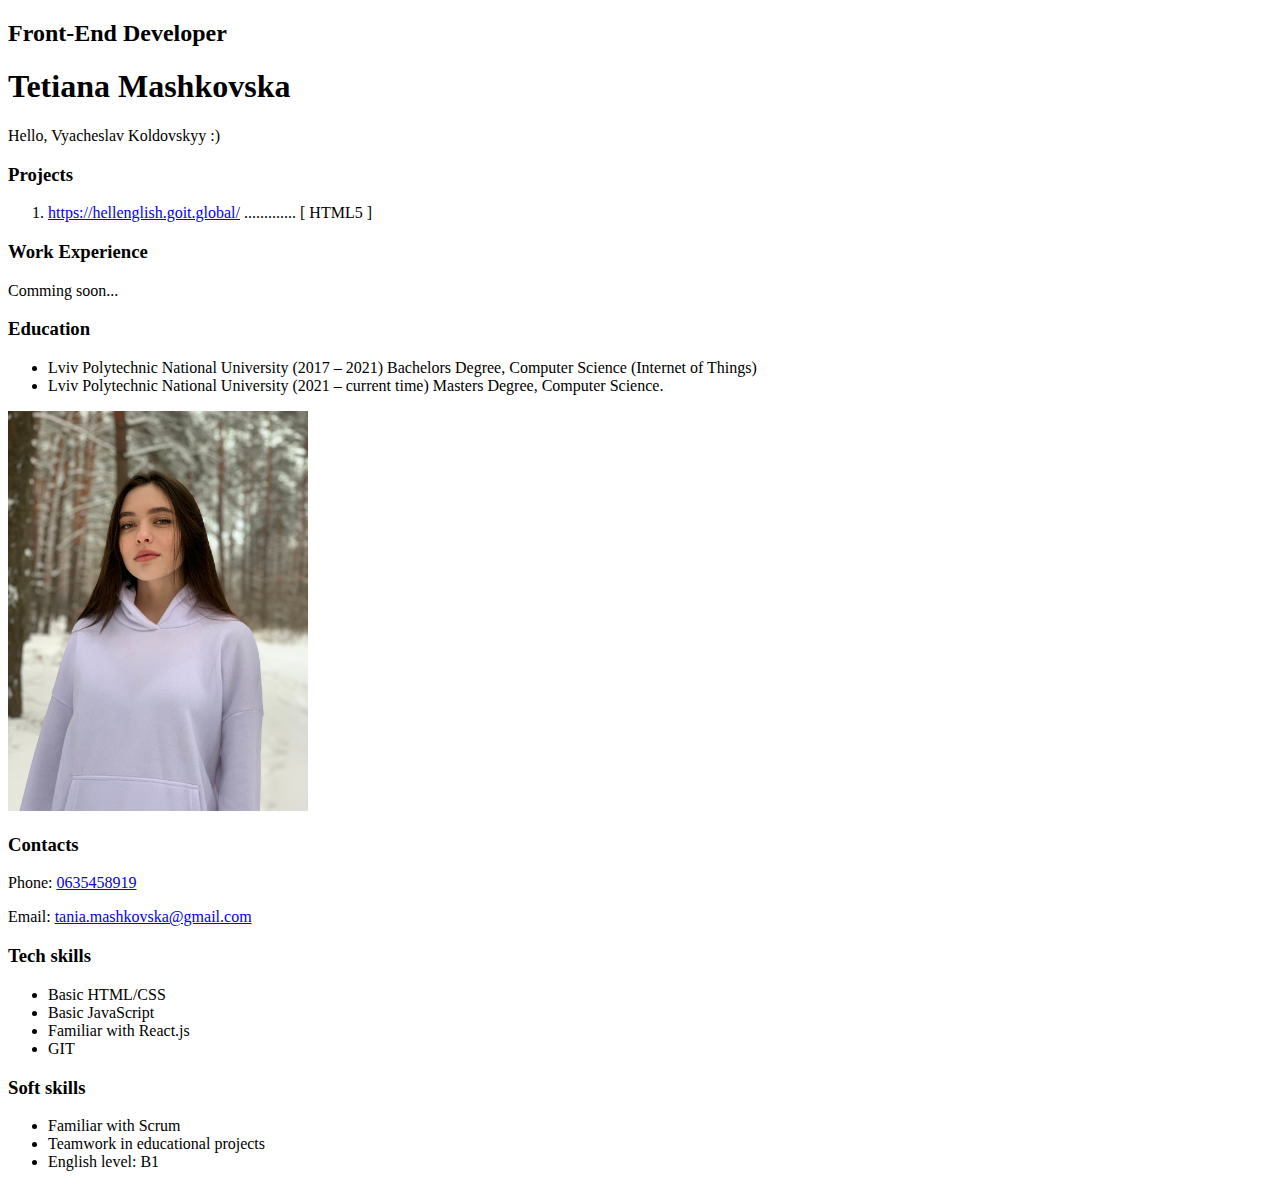
==== index.html @ b15c53e7 "first commit" ====
<!DOCTYPE html>
<html lang="en">
  <head>
    <meta charset="UTF-8" />
    <meta http-equiv="X-UA-Compatible" content="IE=edge" />
    <meta name="viewport" content="width=device-width, initial-scale=1.0" />
    <title>Document</title>
  </head>
  <body>
    <!--Main-->
    <div class="main-div">
      <div class="main-content-div">
        <div class="about-user">
          <h2>Front-End Developer</h2>
          <h1>Tetiana Mashkovska</h1>
          <p>Hello, Vyacheslav Koldovskyy :)</p>
        </div>
        <div class="user-projects">
          <h3>Projects</h3>
          <ol>
            <li>
              <a href="https://hellenglish.goit.global/"
                >https://hellenglish.goit.global/</a
              >
              ............. [ HTML5 ]
            </li>
          </ol>
        </div>
        <div class="work-experience">
          <h3>Work Experience</h3>
          <span>Comming soon...</span>
        </div>
        <div class="education">
          <h3>Education</h3>
          <ul>
            <li>
              Lviv Polytechnic National University (2017 – 2021) Bachelors
              Degree, Computer Science (Internet of Things)
            </li>
            <li>
              Lviv Polytechnic National University (2021 – current time) Masters
              Degree, Computer Science.
            </li>
          </ul>
        </div>
      </div>
      <aside class="sidebar">
        <img width="300" src="img/Tania.jpg" alt="user-photo" />
        <div class="user-contacts">
          <h3>Contacts</h3>
          <div class="contacts-info">
            <p>Phone: <a href="tel:0635458919">0635458919</a></p>

            <p>
              Email:
              <a href="mailto:tania.mashkovska@gmail.com"
                >tania.mashkovska@gmail.com</a
              >
            </p>
          </div>
        </div>
        <div class="tech-skills">
          <h3>Tech skills</h3>
          <ul>
            <li>Basic HTML/CSS</li>
            <li>Basic JavaScript</li>
            <li>Familiar with React.js</li>
            <li>GIT</li>
          </ul>
        </div>
        <div class="soft-skills">
          <h3>Soft skills</h3>
          <ul>
            <li>Familiar with Scrum</li>
            <li>Teamwork in educational projects</li>
            <li>English level: B1</li>
          </ul>
        </div>
      </aside>
    </div>
  </body>
</html>
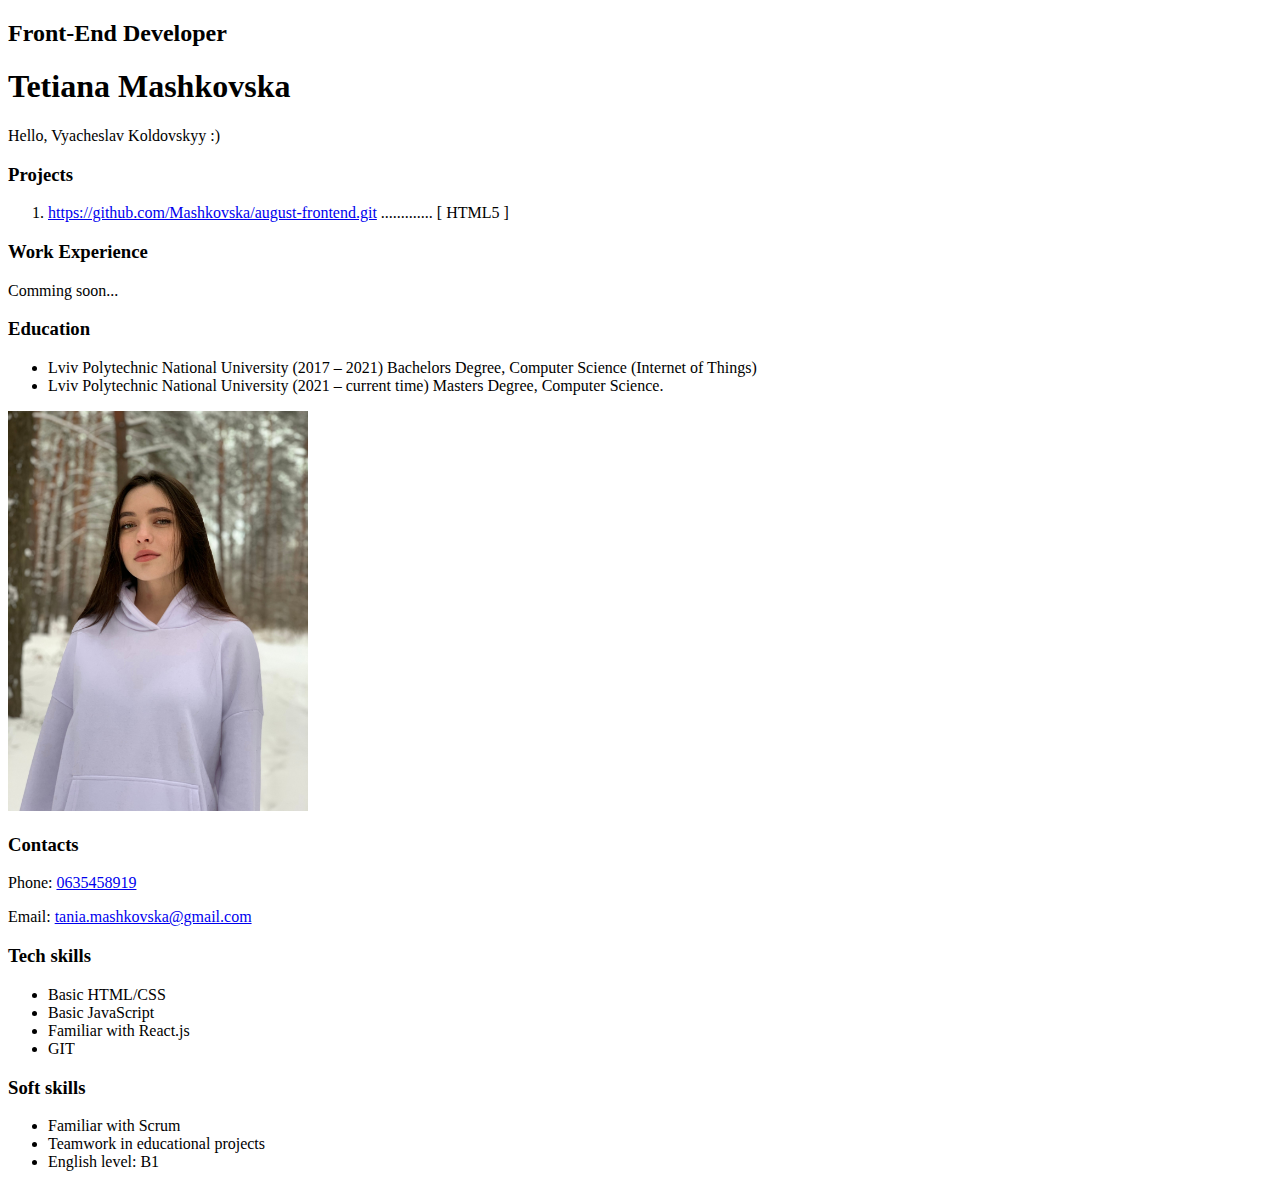
==== commit 3e1e6c25: "second commit" ====
--- a/index.html
+++ b/index.html
@@ -19,8 +19,8 @@
           <h3>Projects</h3>
           <ol>
             <li>
-              <a href="https://hellenglish.goit.global/"
-                >https://hellenglish.goit.global/</a
+              <a href="https://github.com/Mashkovska/august-frontend.git"
+                >https://github.com/Mashkovska/august-frontend.git</a
               >
               ............. [ HTML5 ]
             </li>
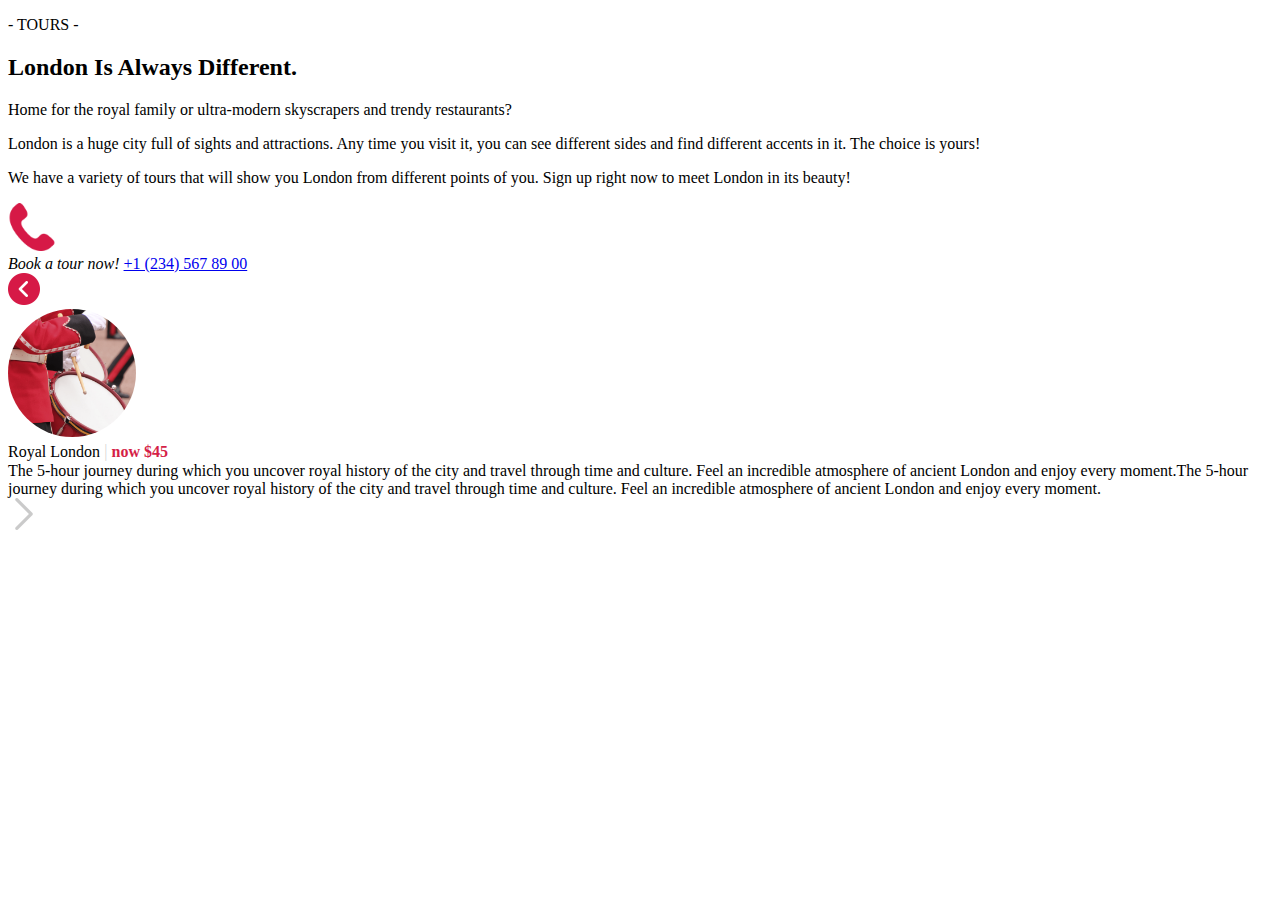
==== commit bc40007f: "first-commit-london" ====
--- a/index.html
+++ b/index.html
@@ -7,76 +7,84 @@
     <title>Document</title>
   </head>
   <body>
-    <!--Main-->
-    <div class="main-div">
-      <div class="main-content-div">
-        <div class="about-user">
-          <h2>Front-End Developer</h2>
-          <h1>Tetiana Mashkovska</h1>
-          <p>Hello, Vyacheslav Koldovskyy :)</p>
+    <section class="section__tours">
+      <div class="tours__about-london">
+        <div class="tours__info-block">
+          <p class="tours__section-name">- TOURS -</p>
+          <div class="tours__info-text-block">
+            <h2 class="tours__topic-name">London Is Always Different.</h2>
+            <p class="about-london_question">
+              Home for the royal family or ultra-modern skyscrapers and trendy
+              restaurants?
+            </p>
+            <p class="tours__common-text">
+              London is a huge city full of sights and attractions. Any time you
+              visit it, you can see different sides and find different accents
+              in it. The choice is yours!
+            </p>
+            <p class="tours__common-text">
+              We have a variety of tours that will show you London from
+              different points of you. Sign up right now to meet London in its
+              beauty!
+            </p>
+          </div>
+          <div class="tours__info-calls-block">
+            <div class="tours__phone-icon">
+              <img
+                width="48"
+                src="img/tours-phone-icon.png"
+                alt="tours-phone-icon"
+              />
+            </div>
+            <div class="tours__info-phone-num-block">
+              <em class="tours__common-text">Book a tour now!</em>
+              <a href="tel:+1(234)5678900" class="tours__info-phone-num"
+                >+1 (234) 567 89 00</a
+              >
+            </div>
+          </div>
         </div>
-        <div class="user-projects">
-          <h3>Projects</h3>
-          <ol>
-            <li>
-              <a href="https://github.com/Mashkovska/august-frontend.git"
-                >https://github.com/Mashkovska/august-frontend.git</a
+        <div class="tours__restaurants-block">
+          <img
+            width="32"
+            src="img/tours-rest-previous.png"
+            alt="tours-previous"
+            class="restaurants__previous-arrow"
+          />
+          <div class="restaurants__royal-block">
+            <img
+              style="border-radius: 100%; width: 128px; height: 128px"
+              src="img/tours-royal-london.png"
+              alt="royal-london-img"
+              class="royal-img"
+            />
+            <div class="restaurants__royal-text-block">
+              <div class="royal__title-block">
+                <span class="royal__title">Royal London</span>
+                <span style="color: rgba(141, 141, 141, 0.36); font-size: 18px"
+                  >|</span
+                >
+                <span style="font-weight: bold; color: #d51f48">now $45</span>
+              </div>
+              <span class="tours__common-text"
+                >The 5-hour journey during which you uncover royal history of
+                the city and travel through time and culture. Feel an incredible
+                atmosphere of ancient London and enjoy every moment.The 5-hour
+                journey during which you uncover royal history of the city and
+                travel through time and culture. Feel an incredible atmosphere
+                of ancient London and enjoy every moment.</span
               >
-              ............. [ HTML5 ]
-            </li>
-          </ol>
-        </div>
-        <div class="work-experience">
-          <h3>Work Experience</h3>
-          <span>Comming soon...</span>
-        </div>
-        <div class="education">
-          <h3>Education</h3>
-          <ul>
-            <li>
-              Lviv Polytechnic National University (2017 – 2021) Bachelors
-              Degree, Computer Science (Internet of Things)
-            </li>
-            <li>
-              Lviv Polytechnic National University (2021 – current time) Masters
-              Degree, Computer Science.
-            </li>
-          </ul>
+            </div>
+            <img
+              width="32"
+              src="img/tours-next.png"
+              alt="tours-rest-next"
+              class="restaurants__next-arrow"
+            />
+          </div>
         </div>
       </div>
-      <aside class="sidebar">
-        <img width="300" src="img/Tania.jpg" alt="user-photo" />
-        <div class="user-contacts">
-          <h3>Contacts</h3>
-          <div class="contacts-info">
-            <p>Phone: <a href="tel:0635458919">0635458919</a></p>
-
-            <p>
-              Email:
-              <a href="mailto:tania.mashkovska@gmail.com"
-                >tania.mashkovska@gmail.com</a
-              >
-            </p>
-          </div>
-        </div>
-        <div class="tech-skills">
-          <h3>Tech skills</h3>
-          <ul>
-            <li>Basic HTML/CSS</li>
-            <li>Basic JavaScript</li>
-            <li>Familiar with React.js</li>
-            <li>GIT</li>
-          </ul>
-        </div>
-        <div class="soft-skills">
-          <h3>Soft skills</h3>
-          <ul>
-            <li>Familiar with Scrum</li>
-            <li>Teamwork in educational projects</li>
-            <li>English level: B1</li>
-          </ul>
-        </div>
-      </aside>
-    </div>
+      <div class="tours__gallery-block"></div>
+    </section>
   </body>
 </html>
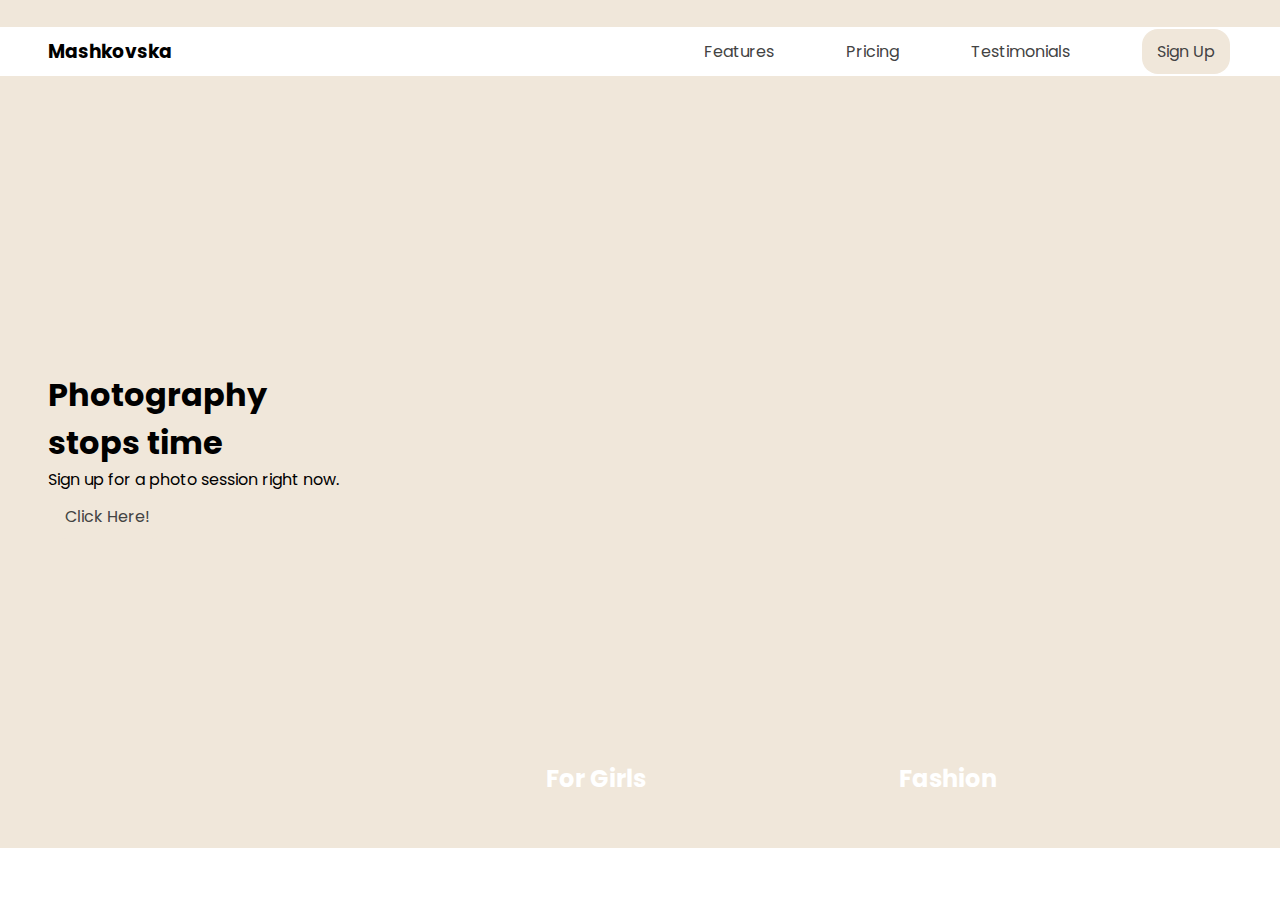
==== commit b733ed29: "Landing Page" ====
--- a/index.html
+++ b/index.html
@@ -4,87 +4,86 @@
     <meta charset="UTF-8" />
     <meta http-equiv="X-UA-Compatible" content="IE=edge" />
     <meta name="viewport" content="width=device-width, initial-scale=1.0" />
-    <title>Document</title>
+    <title>Mashkovska</title>
+    <link rel="stylesheet" href="index.css">
   </head>
   <body>
-    <section class="section__tours">
-      <div class="tours__about-london">
-        <div class="tours__info-block">
-          <p class="tours__section-name">- TOURS -</p>
-          <div class="tours__info-text-block">
-            <h2 class="tours__topic-name">London Is Always Different.</h2>
-            <p class="about-london_question">
-              Home for the royal family or ultra-modern skyscrapers and trendy
-              restaurants?
-            </p>
-            <p class="tours__common-text">
-              London is a huge city full of sights and attractions. Any time you
-              visit it, you can see different sides and find different accents
-              in it. The choice is yours!
-            </p>
-            <p class="tours__common-text">
-              We have a variety of tours that will show you London from
-              different points of you. Sign up right now to meet London in its
-              beauty!
-            </p>
-          </div>
-          <div class="tours__info-calls-block">
-            <div class="tours__phone-icon">
-              <img
-                width="48"
-                src="img/tours-phone-icon.png"
-                alt="tours-phone-icon"
-              />
+    <main>
+      <div class="big-wrapper">
+        <header>
+          <div class="container">
+            <div class="logo">
+              <h3>Mashkovska<h3>
             </div>
-            <div class="tours__info-phone-num-block">
-              <em class="tours__common-text">Book a tour now!</em>
-              <a href="tel:+1(234)5678900" class="tours__info-phone-num"
-                >+1 (234) 567 89 00</a
-              >
+            <div class="links">
+              <ul>
+                <li><a href="#">Features</a></li>
+                <li><a href="#">Pricing</a></li>
+                <li><a href="#">Testimonials</a></li>
+                <li><a href="#" class="btn">Sign up</a></li>
+              </ul>
             </div>
           </div>
+        </header>
+
+        <div class="show-case-area">
+          <div class="main-container">
+             <div class="left-part">
+            <div class="big-title">
+              <h1>Photography stops time</h1>
+            </div>
+            <p class="description">Sign up for a photo session right now.</p>
+          <div class="start-btn-container">
+            <a href="#" class="btn">Click here!</a>
+          </div>
+          </div>
+          <div class="right-part">
+        <div
+        class="slide"
+        style="
+          background-image: url('file:///D:/firstReactProject/august-frontend/img/boys/1.html');
+        "
+      >
+        <h3>Fashion</h3>
+      </div>
+      <div
+        class="slide"
+        style="
+          background-image: url('file:///D:/firstReactProject/august-frontend/img/wedding/3.html');
+        "
+      >
+        <h3>Wedding</h3>
+      </div>
+      <div
+        class="slide"
+        style="
+          background-image: url('file:///D:/firstReactProject/august-frontend/img/wedding/wedding-2.html');
+        "
+      >
+        <h3>Wedding</h3>
+      </div>
+      <div
+        class="slide active"
+        style="
+          background-image: url('file:///D:/firstReactProject/august-frontend/img/girls/2.html');
+        "
+      >
+        <h3>For Girls</h3>
+      </div>
+            <div
+        class="slide active"
+        style="
+          background-image: url('file:///D:/firstReactProject/august-frontend/img/girls/6.html');
+        "
+      >
+        <h3>Fashion</h3>
+      </div>
         </div>
-        <div class="tours__restaurants-block">
-          <img
-            width="32"
-            src="img/tours-rest-previous.png"
-            alt="tours-previous"
-            class="restaurants__previous-arrow"
-          />
-          <div class="restaurants__royal-block">
-            <img
-              style="border-radius: 100%; width: 128px; height: 128px"
-              src="img/tours-royal-london.png"
-              alt="royal-london-img"
-              class="royal-img"
-            />
-            <div class="restaurants__royal-text-block">
-              <div class="royal__title-block">
-                <span class="royal__title">Royal London</span>
-                <span style="color: rgba(141, 141, 141, 0.36); font-size: 18px"
-                  >|</span
-                >
-                <span style="font-weight: bold; color: #d51f48">now $45</span>
-              </div>
-              <span class="tours__common-text"
-                >The 5-hour journey during which you uncover royal history of
-                the city and travel through time and culture. Feel an incredible
-                atmosphere of ancient London and enjoy every moment.The 5-hour
-                journey during which you uncover royal history of the city and
-                travel through time and culture. Feel an incredible atmosphere
-                of ancient London and enjoy every moment.</span
-              >
-            </div>
-            <img
-              width="32"
-              src="img/tours-next.png"
-              alt="tours-rest-next"
-              class="restaurants__next-arrow"
-            />
           </div>
-        </div>
+         
+        <div class="bottom-area"></div>
       </div>
-      <div class="tours__gallery-block"></div>
-    </section>
+    </main>
+    <script src="index.js"></script>
   </body>
 </html>
--- a/index.css
+++ b/index.css
@@ -0,0 +1,142 @@
+@import url('https://fonts.googleapis.com/css2?family=Poppins:wght@200;400;500&display=swap');
+
+:root {
+    --mainColor: rgb(0, 0, 0);
+    --hoverColor:rgb(154, 152, 141);
+    --backgroundColor: rgb(240, 231, 218);
+    --darkOne: rgb(35, 35, 35);
+    --darkTwo: rgb(67, 67, 67);
+    --lightOne: #e4e4e4;
+    --lightTwo: rgb(255, 255, 255);
+}
+*, *::before, *::after {
+    padding: 0;
+    margin: 0;
+    box-sizing: border-box;
+}
+
+body {
+    font-family: "Poppins", sans-serif;
+}
+
+img {
+    width: 100%;
+}
+
+a {
+    text-decoration: none;
+}
+
+.big-wrapper {
+    padding: 1.7rem 0 2rem;
+    width: 100%;
+    overflow: hidden;
+    background-color: var(--backgroundColor);
+}
+
+.big-wrapper .container {
+    background-color: var(--lightTwo);
+    max-width: 81rem;
+    width: 100%;
+    margin: 0 auto;
+    padding: 0 3rem;
+    z-index: 10;
+    display: flex;
+        justify-content: space-between;
+        align-items: center;
+}
+
+.big-wrapper .container .logo {
+    cursor: pointer;
+}
+
+.links ul {
+    display: flex;
+    list-style: none;
+    align-items: center;
+}
+
+.links a {
+    color: var(--darkTwo);
+    margin-left: 4.5rem;
+    display: inline-block;
+    transition: 0.3s;
+}
+
+.links a:hover {
+    color: var(--hoverColor);
+    transform: scale(1.02);
+}
+
+.btn {
+    display: inline-block;
+    padding: 10px 15px;
+    color: var(--darkTwo);
+    background-color: var(--backgroundColor);
+    border-radius: 16px;
+    margin: 2px;
+    text-transform: capitalize;
+    transition: 0.3s;
+}
+.btn:hover {
+    background-color: var(--hoverColor);
+    color: antiquewhite !important;
+    transform: scale(1) !important;
+}
+
+.show-case-area .main-container {
+    display: flex;
+    flex-direction: row;
+    max-width: 81rem;
+        width: 100%;
+        margin: 0 auto;
+        padding: 0 3rem;
+        z-index: 10;
+        display: flex;
+        justify-content: space-between;
+        align-items: center;
+        margin-top: 20px;
+}
+
+.show-case-area .main-container .right-part {
+        margin: 0;
+        height: 80vh;
+        display: flex;
+        justify-content: center;
+        align-items: center;
+            width: 100%;
+                display: flex;
+                padding: 0 10px;
+}
+
+.slide {
+    height: 80vh;
+    border-radius: 20px;
+    margin: 10px;
+    cursor: pointer;
+    color: #fff;
+    flex: 1;
+    background-size: cover;
+    background-position: center;
+    background-repeat: no-repeat;
+    position: relative;
+    transition: all 500ms ease-in-out;
+}
+
+.slide h3 {
+    position: absolute;
+    font-size: 24px;
+    bottom: 20px;
+    left: 20px;
+    margin: 0;
+    opacity: 0;
+}
+
+.slide.active {
+    flex: 10;
+}
+
+.slide.active h3 {
+    opacity: 1;
+    transition: opacity 0.3s ease-in 0.4s;
+}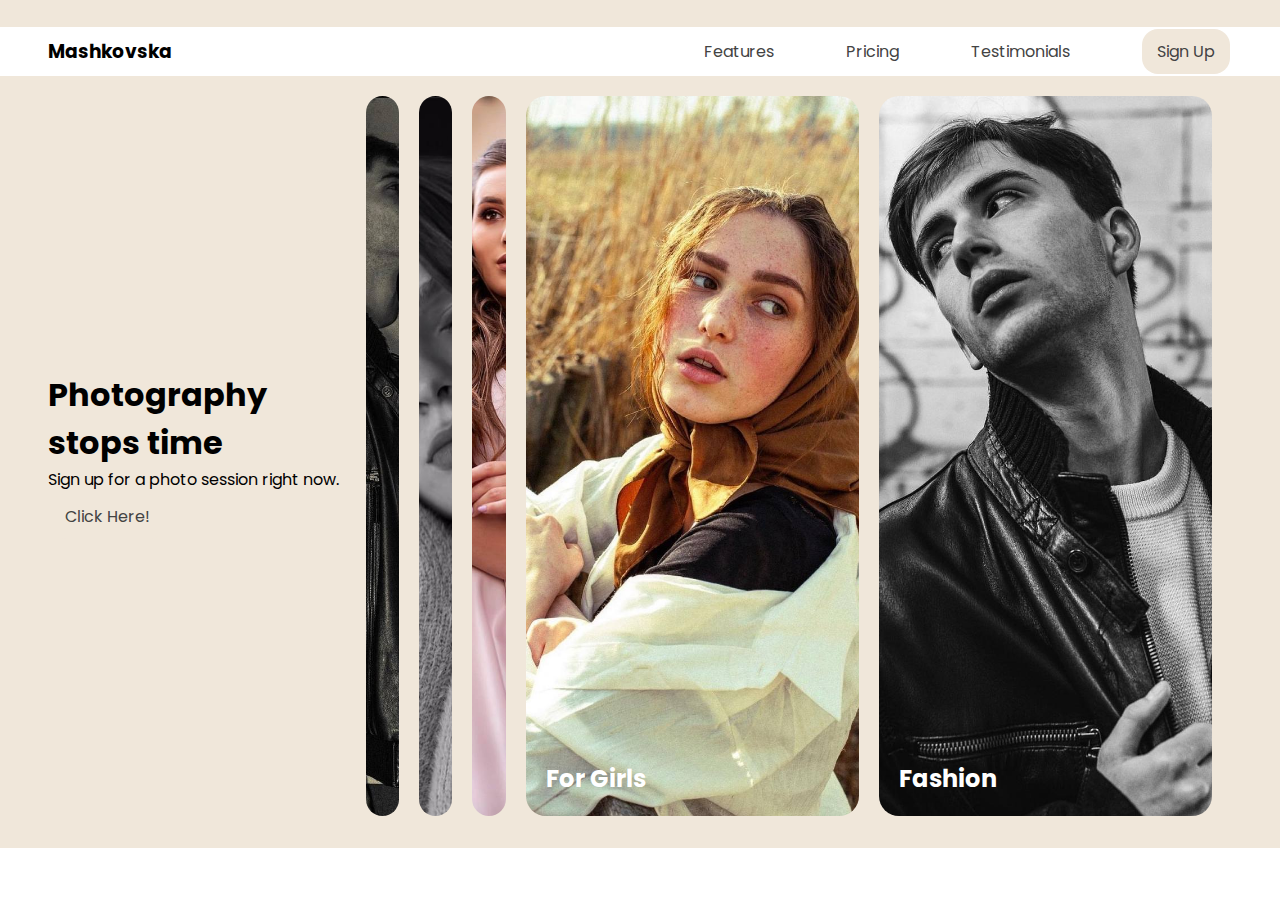
==== commit 18872701: "Add true link to photo" ====
--- a/index.html
+++ b/index.html
@@ -41,7 +41,7 @@
         <div
         class="slide"
         style="
-          background-image: url('file:///D:/firstReactProject/august-frontend/img/boys/1.html');
+          background-image: url(./img/boys/2.jpg);
         "
       >
         <h3>Fashion</h3>
@@ -49,7 +49,7 @@
       <div
         class="slide"
         style="
-          background-image: url('file:///D:/firstReactProject/august-frontend/img/wedding/3.html');
+          background-image: url(./img/girls/3.jpg);
         "
       >
         <h3>Wedding</h3>
@@ -57,7 +57,7 @@
       <div
         class="slide"
         style="
-          background-image: url('file:///D:/firstReactProject/august-frontend/img/wedding/wedding-2.html');
+          background-image: url(./img/wedding/5.jpg);
         "
       >
         <h3>Wedding</h3>
@@ -65,7 +65,7 @@
       <div
         class="slide active"
         style="
-          background-image: url('file:///D:/firstReactProject/august-frontend/img/girls/2.html');
+          background-image: url('./img/girls/7.jpg');
         "
       >
         <h3>For Girls</h3>
@@ -73,7 +73,7 @@
             <div
         class="slide active"
         style="
-          background-image: url('file:///D:/firstReactProject/august-frontend/img/girls/6.html');
+          background-image: url(/img/boys/6.jpg);
         "
       >
         <h3>Fashion</h3>
